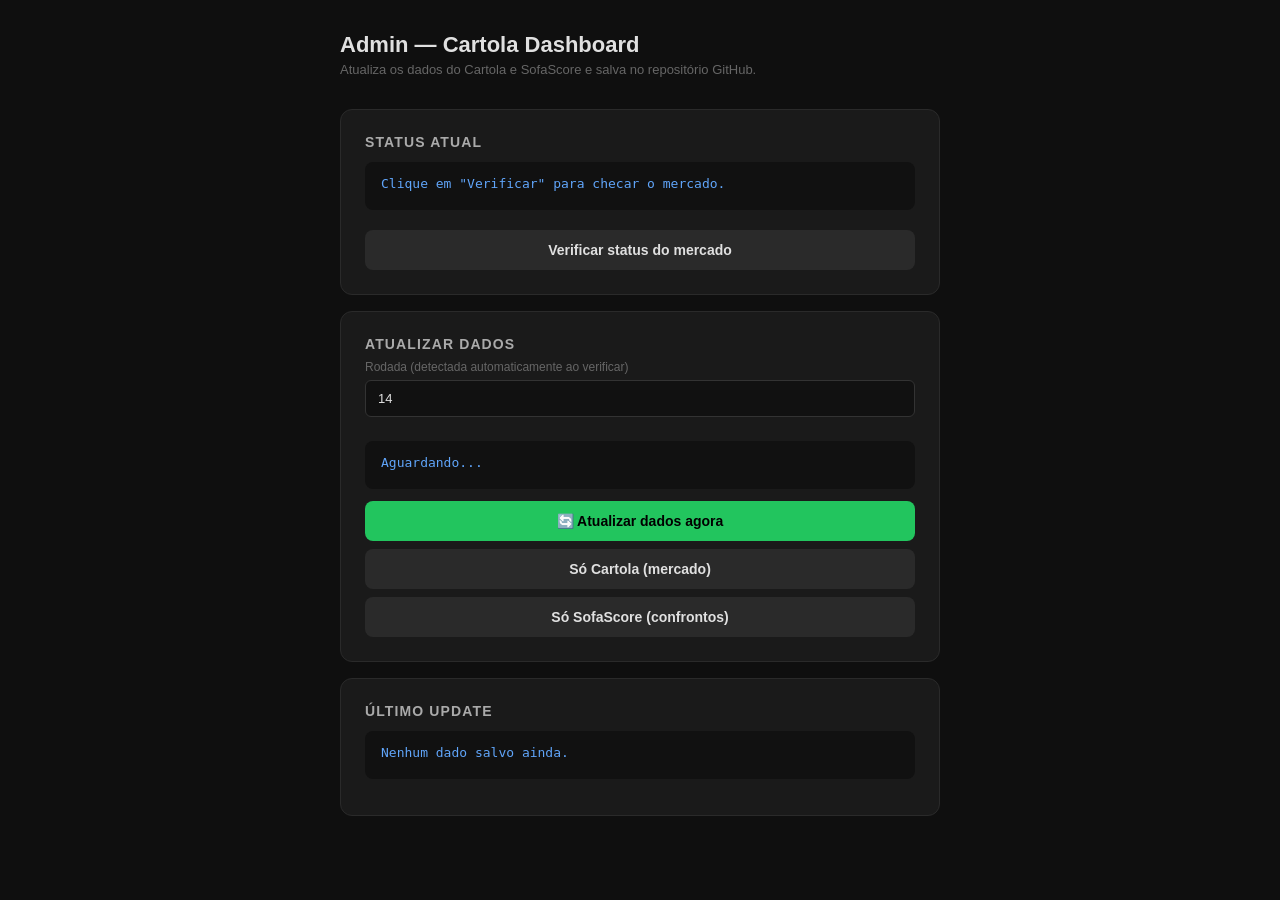
==== admin.html @ 1677fa91 "Add files via upload" ====
<!doctype html>
<html lang="pt-BR">
<head>
<meta charset="utf-8"/>
<meta name="viewport" content="width=device-width, initial-scale=1"/>
<title>Admin — Cartola Dashboard</title>
<style>
  * { box-sizing: border-box; margin: 0; padding: 0; }
  body {
    font-family: -apple-system, BlinkMacSystemFont, 'Segoe UI', sans-serif;
    background: #0f0f0f; color: #e0e0e0;
    min-height: 100vh; padding: 32px 24px;
  }
  .container { max-width: 600px; margin: 0 auto; }
  h1 { font-size: 22px; font-weight: 700; margin-bottom: 4px; }
  .sub { font-size: 13px; color: #666; margin-bottom: 32px; }
  .card {
    background: #1a1a1a; border: 1px solid #2a2a2a;
    border-radius: 12px; padding: 24px; margin-bottom: 16px;
  }
  .card h2 { font-size: 14px; font-weight: 600; margin-bottom: 8px; color: #aaa; text-transform: uppercase; letter-spacing: .08em; }
  .status {
    font-size: 13px; font-family: monospace;
    background: #111; border-radius: 8px;
    padding: 12px 16px; margin: 12px 0;
    min-height: 48px; color: #4ade80;
    white-space: pre-wrap; line-height: 1.6;
  }
  .status.error { color: #f87171; }
  .status.info  { color: #60a5fa; }
  button {
    background: #22c55e; color: #000;
    border: none; border-radius: 8px;
    padding: 12px 24px; font-size: 14px; font-weight: 700;
    cursor: pointer; width: 100%; transition: opacity .15s;
  }
  button:hover { opacity: .85; }
  button:disabled { opacity: .4; cursor: not-allowed; }
  button.secondary {
    background: #2a2a2a; color: #e0e0e0;
    margin-top: 8px;
  }
  .row { display: flex; gap: 8px; }
  .row button { flex: 1; }
  label { font-size: 12px; color: #666; display: block; margin-bottom: 6px; }
  input {
    width: 100%; background: #111; border: 1px solid #333;
    border-radius: 6px; padding: 10px 12px; color: #e0e0e0;
    font-size: 13px; margin-bottom: 12px;
  }
  .badge {
    display: inline-block; padding: 2px 8px; border-radius: 4px;
    font-size: 11px; font-weight: 600; margin-left: 8px;
  }
  .badge.ok  { background: #14532d; color: #4ade80; }
  .badge.err { background: #7f1d1d; color: #f87171; }
</style>
</head>
<body>
<div class="container">
  <h1>Admin — Cartola Dashboard</h1>
  <p class="sub">Atualiza os dados do Cartola e SofaScore e salva no repositório GitHub.</p>

  <div class="card">
    <h2>Status atual</h2>
    <div class="status info" id="status-atual">Clique em "Verificar" para checar o mercado.</div>
    <button class="secondary" onclick="verificarStatus()">Verificar status do mercado</button>
  </div>

  <div class="card">
    <h2>Atualizar dados</h2>
    <label>Rodada (detectada automaticamente ao verificar)</label>
    <input type="number" id="rodada-input" value="14" min="1" max="38"/>
    <div class="status info" id="status-update">Aguardando...</div>
    <button id="btn-update" onclick="atualizarDados()">🔄 Atualizar dados agora</button>
    <button class="secondary" onclick="apenasCartola()">Só Cartola (mercado)</button>
    <button class="secondary" onclick="apenasSofa()">Só SofaScore (confrontos)</button>
  </div>

  <div class="card">
    <h2>Último update</h2>
    <div class="status info" id="status-ultimo">Carregando...</div>
  </div>
</div>

<script>
const GITHUB_OWNER = 'jlcastropassos-stack';
const GITHUB_REPO  = 'cartola';
const GITHUB_BRANCH = 'main';

// Token vem da variável de ambiente via Netlify Function
// Para evitar expor o token no frontend, usamos uma function intermediária
const API_BASE = '/.netlify/functions';

// ── Helpers ──────────────────────────────────────────────────────────

function log(id, msg, type = '') {
  const el = document.getElementById(id);
  el.textContent = msg;
  el.className = `status ${type}`;
}

function formatDate(d) {
  return d.toLocaleString('pt-BR', { timeZone: 'America/Sao_Paulo' });
}

// ── Verificar status ─────────────────────────────────────────────────

async function verificarStatus() {
  log('status-atual', 'Buscando status do mercado...', 'info');
  try {
    const r = await fetch(`${API_BASE}/admin-proxy?action=status`);
    const d = await r.json();
    if (d.error) throw new Error(d.error);

    const statusTxt = d.status_mercado === 1 ? '🟢 ABERTO' : '🔴 FECHADO';
    document.getElementById('rodada-input').value = d.rodada_atual;
    log('status-atual',
      `Rodada atual: ${d.rodada_atual}\nMercado: ${statusTxt}\nFechamento: ${d.fechamento?.timestamp ? formatDate(new Date(d.fechamento.timestamp * 1000)) : '—'}`,
      ''
    );
  } catch (err) {
    log('status-atual', `Erro: ${err.message}`, 'error');
  }
}

// ── Salvar no GitHub ─────────────────────────────────────────────────

async function salvarNoGithub(filename, content) {
  const r = await fetch(`${API_BASE}/admin-proxy?action=save`, {
    method: 'POST',
    headers: { 'Content-Type': 'application/json' },
    body: JSON.stringify({ filename, content }),
  });
  const d = await r.json();
  if (d.error) throw new Error(d.error);
  return d;
}

// ── Atualizar tudo ───────────────────────────────────────────────────

async function atualizarDados() {
  const rodada = parseInt(document.getElementById('rodada-input').value, 10);
  document.getElementById('btn-update').disabled = true;
  log('status-update', 'Buscando dados do Cartola...', 'info');

  try {
    // 1. Cartola
    const rc = await fetch(`${API_BASE}/admin-proxy?action=cartola`);
    const cartola = await rc.json();
    if (cartola.error) throw new Error('Cartola: ' + cartola.error);
    log('status-update', `Cartola OK — ${Object.keys(cartola.atletas || {}).length} atletas\nBuscando SofaScore...`, 'info');

    // 2. SofaScore
    const rs = await fetch(`${API_BASE}/admin-proxy?action=sofa&round=${rodada}`);
    const sofa = await rs.json();
    if (sofa.error) throw new Error('SofaScore: ' + sofa.error);
    log('status-update', `SofaScore OK — ${(sofa.matches || []).length} jogos\nSalvando no GitHub...`, 'info');

    // 3. Salva metadados
    const meta = {
      rodada,
      atualizado_em: new Date().toISOString(),
      total_atletas: Object.keys(cartola.atletas || {}).length,
      total_jogos: (sofa.matches || []).length,
    };

    await Promise.all([
      salvarNoGithub('dados/cartola-mercado.json', JSON.stringify(cartola)),
      salvarNoGithub('dados/sofascore-rodada.json', JSON.stringify(sofa)),
      salvarNoGithub('dados/meta.json', JSON.stringify(meta)),
    ]);

    log('status-update',
      `✅ Tudo atualizado com sucesso!\n\nRodada: ${rodada}\nAtletas: ${meta.total_atletas}\nJogos: ${meta.total_jogos}\nHorário: ${formatDate(new Date())}`,
      ''
    );
    carregarUltimoUpdate();
  } catch (err) {
    log('status-update', `❌ Erro: ${err.message}`, 'error');
  } finally {
    document.getElementById('btn-update').disabled = false;
  }
}

async function apenasCartola() {
  log('status-update', 'Buscando Cartola...', 'info');
  try {
    const rc = await fetch(`${API_BASE}/admin-proxy?action=cartola`);
    const cartola = await rc.json();
    if (cartola.error) throw new Error(cartola.error);
    await salvarNoGithub('dados/cartola-mercado.json', JSON.stringify(cartola));
    log('status-update', `✅ Cartola atualizado — ${Object.keys(cartola.atletas || {}).length} atletas`, '');
  } catch (err) {
    log('status-update', `❌ Erro: ${err.message}`, 'error');
  }
}

async function apenasSofa() {
  const rodada = parseInt(document.getElementById('rodada-input').value, 10);
  log('status-update', `Buscando SofaScore rodada ${rodada}...`, 'info');
  try {
    const rs = await fetch(`${API_BASE}/admin-proxy?action=sofa&round=${rodada}`);
    const sofa = await rs.json();
    if (sofa.error) throw new Error(sofa.error);
    await salvarNoGithub('dados/sofascore-rodada.json', JSON.stringify(sofa));
    log('status-update', `✅ SofaScore atualizado — ${(sofa.matches || []).length} jogos`, '');
  } catch (err) {
    log('status-update', `❌ Erro: ${err.message}`, 'error');
  }
}

// ── Último update ────────────────────────────────────────────────────

async function carregarUltimoUpdate() {
  try {
    const r = await fetch(`https://raw.githubusercontent.com/${GITHUB_OWNER}/${GITHUB_REPO}/main/dados/meta.json?t=${Date.now()}`);
    if (!r.ok) throw new Error('Sem dados ainda');
    const d = await r.json();
    log('status-ultimo',
      `Última atualização: ${formatDate(new Date(d.atualizado_em))}\nRodada: ${d.rodada} | Atletas: ${d.total_atletas} | Jogos: ${d.total_jogos}`,
      ''
    );
  } catch {
    log('status-ultimo', 'Nenhum dado salvo ainda.', 'info');
  }
}

carregarUltimoUpdate();
</script>
</body>
</html>
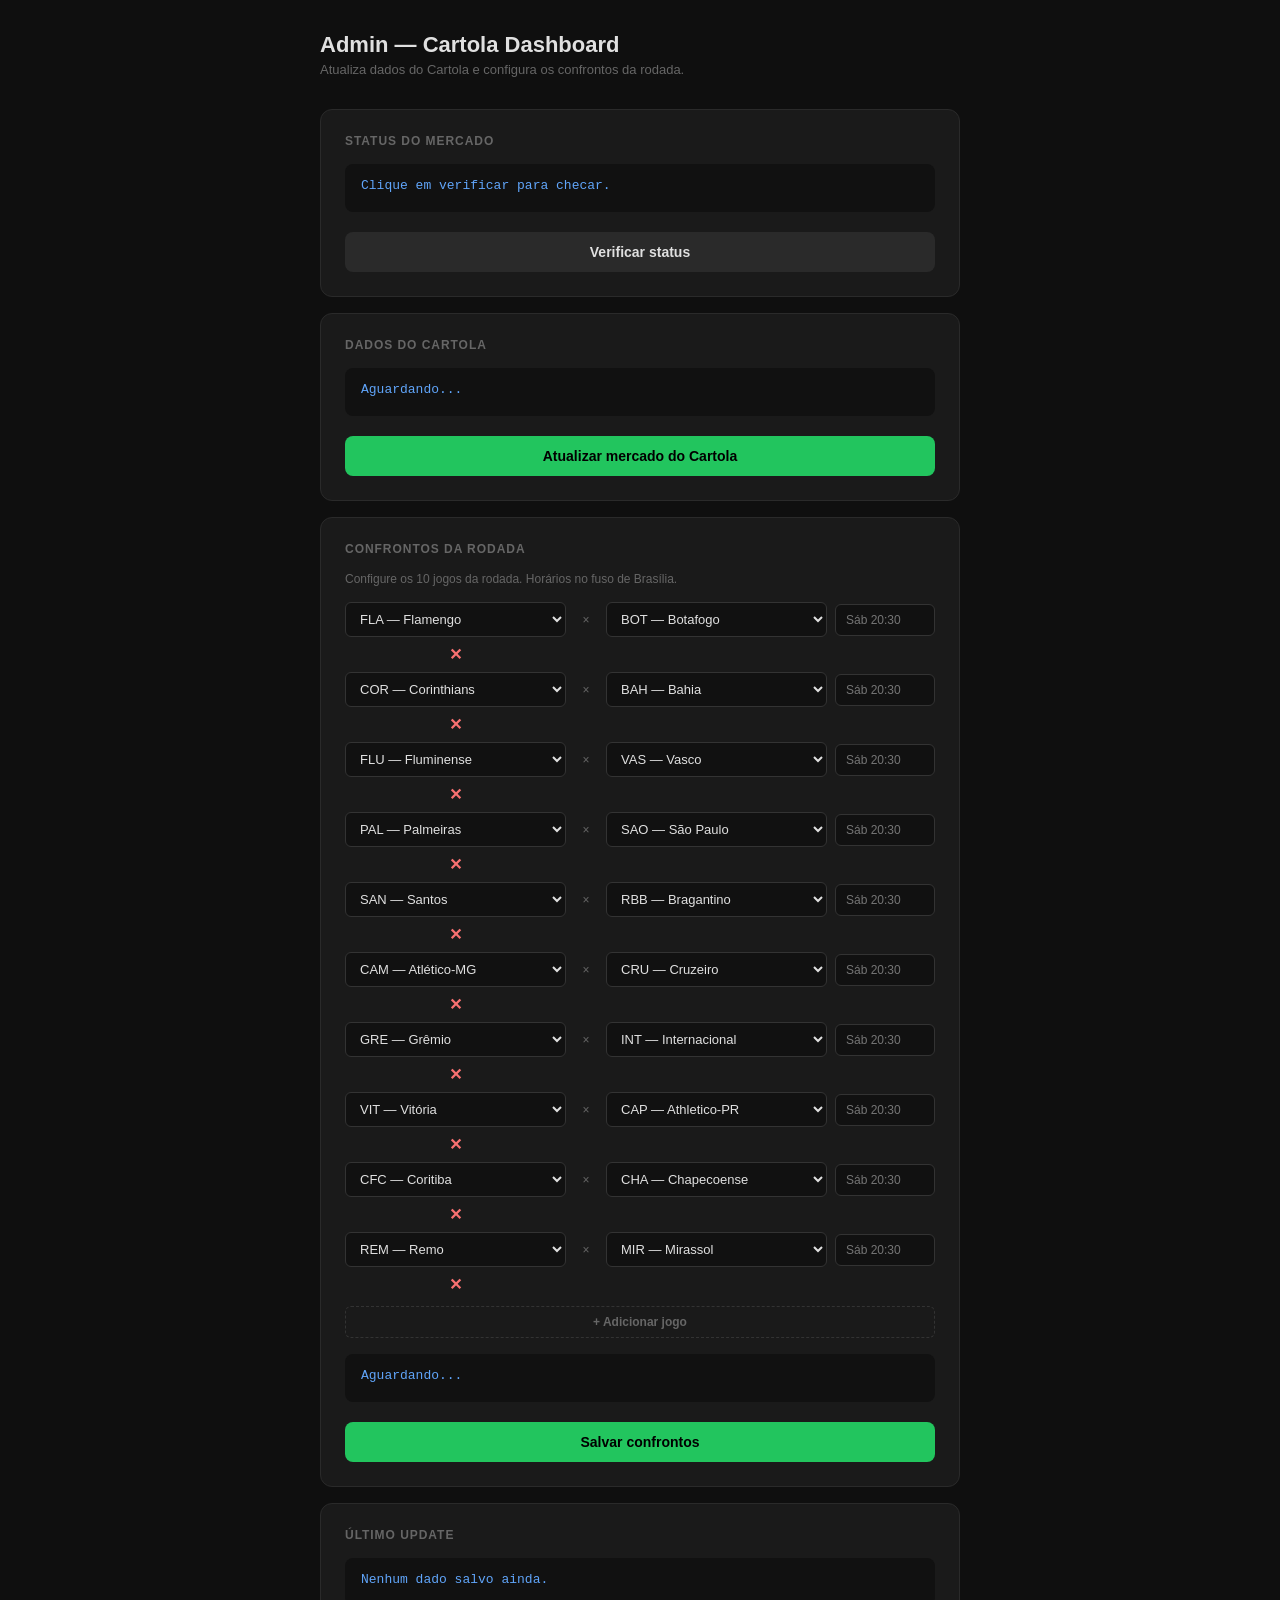
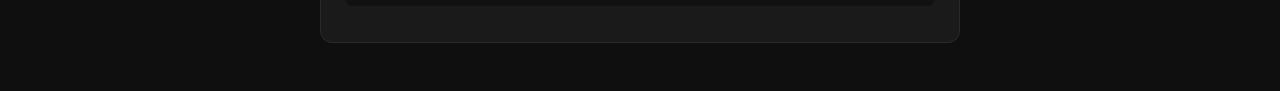
==== commit 246a98ce: "Update admin.html" ====
--- a/admin.html
+++ b/admin.html
@@ -11,14 +11,17 @@
     background: #0f0f0f; color: #e0e0e0;
     min-height: 100vh; padding: 32px 24px;
   }
-  .container { max-width: 600px; margin: 0 auto; }
+  .container { max-width: 640px; margin: 0 auto; }
   h1 { font-size: 22px; font-weight: 700; margin-bottom: 4px; }
   .sub { font-size: 13px; color: #666; margin-bottom: 32px; }
   .card {
     background: #1a1a1a; border: 1px solid #2a2a2a;
     border-radius: 12px; padding: 24px; margin-bottom: 16px;
   }
-  .card h2 { font-size: 14px; font-weight: 600; margin-bottom: 8px; color: #aaa; text-transform: uppercase; letter-spacing: .08em; }
+  .card h2 {
+    font-size: 12px; font-weight: 600; margin-bottom: 16px;
+    color: #666; text-transform: uppercase; letter-spacing: .08em;
+  }
   .status {
     font-size: 13px; font-family: monospace;
     background: #111; border-radius: 8px;
@@ -33,50 +36,72 @@
     border: none; border-radius: 8px;
     padding: 12px 24px; font-size: 14px; font-weight: 700;
     cursor: pointer; width: 100%; transition: opacity .15s;
+    margin-top: 8px;
   }
   button:hover { opacity: .85; }
   button:disabled { opacity: .4; cursor: not-allowed; }
-  button.secondary {
-    background: #2a2a2a; color: #e0e0e0;
-    margin-top: 8px;
-  }
-  .row { display: flex; gap: 8px; }
-  .row button { flex: 1; }
-  label { font-size: 12px; color: #666; display: block; margin-bottom: 6px; }
-  input {
+  button.sec { background: #2a2a2a; color: #e0e0e0; }
+  button.warn { background: #b45309; color: #fff; }
+  label { font-size: 12px; color: #888; display: block; margin-bottom: 6px; margin-top: 12px; }
+  input, select {
     width: 100%; background: #111; border: 1px solid #333;
     border-radius: 6px; padding: 10px 12px; color: #e0e0e0;
-    font-size: 13px; margin-bottom: 12px;
-  }
-  .badge {
-    display: inline-block; padding: 2px 8px; border-radius: 4px;
-    font-size: 11px; font-weight: 600; margin-left: 8px;
-  }
-  .badge.ok  { background: #14532d; color: #4ade80; }
-  .badge.err { background: #7f1d1d; color: #f87171; }
+    font-size: 13px;
+  }
+  .match-row {
+    display: grid; grid-template-columns: 1fr 24px 1fr 100px;
+    gap: 8px; align-items: center; margin-bottom: 8px;
+  }
+  .match-row select { padding: 8px 10px; }
+  .match-row span { text-align: center; color: #666; font-size: 12px; }
+  .match-row input { padding: 8px 10px; font-size: 12px; }
+  .add-row {
+    background: none; border: 1px dashed #333; color: #666;
+    font-size: 12px; padding: 8px; margin-top: 4px;
+    width: 100%; cursor: pointer; border-radius: 6px;
+  }
+  .add-row:hover { border-color: #555; color: #aaa; }
+  .remove-btn {
+    background: none; border: none; color: #f87171;
+    cursor: pointer; font-size: 16px; width: auto;
+    padding: 0 4px; margin: 0;
+  }
 </style>
 </head>
 <body>
 <div class="container">
   <h1>Admin — Cartola Dashboard</h1>
-  <p class="sub">Atualiza os dados do Cartola e SofaScore e salva no repositório GitHub.</p>
-
+  <p class="sub">Atualiza dados do Cartola e configura os confrontos da rodada.</p>
+
+  <!-- Status -->
   <div class="card">
-    <h2>Status atual</h2>
-    <div class="status info" id="status-atual">Clique em "Verificar" para checar o mercado.</div>
-    <button class="secondary" onclick="verificarStatus()">Verificar status do mercado</button>
+    <h2>Status do mercado</h2>
+    <div class="status info" id="status-mercado">Clique em verificar para checar.</div>
+    <button class="sec" onclick="verificarStatus()">Verificar status</button>
   </div>
 
+  <!-- Cartola -->
   <div class="card">
-    <h2>Atualizar dados</h2>
-    <label>Rodada (detectada automaticamente ao verificar)</label>
-    <input type="number" id="rodada-input" value="14" min="1" max="38"/>
-    <div class="status info" id="status-update">Aguardando...</div>
-    <button id="btn-update" onclick="atualizarDados()">🔄 Atualizar dados agora</button>
-    <button class="secondary" onclick="apenasCartola()">Só Cartola (mercado)</button>
-    <button class="secondary" onclick="apenasSofa()">Só SofaScore (confrontos)</button>
+    <h2>Dados do Cartola</h2>
+    <div class="status info" id="status-cartola">Aguardando...</div>
+    <button onclick="atualizarCartola()">Atualizar mercado do Cartola</button>
   </div>
 
+  <!-- Confrontos -->
+  <div class="card">
+    <h2>Confrontos da rodada</h2>
+    <p style="font-size:12px;color:#666;margin-bottom:16px;">
+      Configure os 10 jogos da rodada. Horários no fuso de Brasília.
+    </p>
+
+    <div id="matches-container"></div>
+    <button class="add-row" onclick="adicionarJogo()">+ Adicionar jogo</button>
+
+    <div class="status info" id="status-confrontos" style="margin-top:16px;">Aguardando...</div>
+    <button onclick="salvarConfrontos()">Salvar confrontos</button>
+  </div>
+
+  <!-- Último update -->
   <div class="card">
     <h2>Último update</h2>
     <div class="status info" id="status-ultimo">Carregando...</div>
@@ -84,148 +109,230 @@
 </div>
 
 <script>
-const GITHUB_OWNER = 'jlcastropassos-stack';
-const GITHUB_REPO  = 'cartola';
-const GITHUB_BRANCH = 'main';
-
-// Token vem da variável de ambiente via Netlify Function
-// Para evitar expor o token no frontend, usamos uma function intermediária
-const API_BASE = '/.netlify/functions';
+const GITHUB_OWNER  = 'jlcastropassos-stack';
+const GITHUB_REPO   = 'cartola';
+const API_BASE      = '/.netlify/functions';
+
+const TIMES = [
+  {id:'262', sigla:'FLA', name:'Flamengo'},
+  {id:'263', sigla:'BOT', name:'Botafogo'},
+  {id:'264', sigla:'COR', name:'Corinthians'},
+  {id:'265', sigla:'BAH', name:'Bahia'},
+  {id:'266', sigla:'FLU', name:'Fluminense'},
+  {id:'267', sigla:'VAS', name:'Vasco'},
+  {id:'275', sigla:'PAL', name:'Palmeiras'},
+  {id:'276', sigla:'SAO', name:'São Paulo'},
+  {id:'277', sigla:'SAN', name:'Santos'},
+  {id:'280', sigla:'RBB', name:'Bragantino'},
+  {id:'282', sigla:'CAM', name:'Atlético-MG'},
+  {id:'283', sigla:'CRU', name:'Cruzeiro'},
+  {id:'284', sigla:'GRE', name:'Grêmio'},
+  {id:'285', sigla:'INT', name:'Internacional'},
+  {id:'287', sigla:'VIT', name:'Vitória'},
+  {id:'293', sigla:'CAP', name:'Athletico-PR'},
+  {id:'294', sigla:'CFC', name:'Coritiba'},
+  {id:'315', sigla:'CHA', name:'Chapecoense'},
+  {id:'364', sigla:'REM', name:'Remo'},
+  {id:'2305',sigla:'MIR', name:'Mirassol'},
+];
+
+let rodadaAtual = 14;
+let jogos = [];
 
 // ── Helpers ──────────────────────────────────────────────────────────
 
-function log(id, msg, type = '') {
+function log(id, msg, type='') {
   const el = document.getElementById(id);
   el.textContent = msg;
   el.className = `status ${type}`;
 }
 
 function formatDate(d) {
-  return d.toLocaleString('pt-BR', { timeZone: 'America/Sao_Paulo' });
-}
-
-// ── Verificar status ─────────────────────────────────────────────────
+  return d.toLocaleString('pt-BR', {timeZone:'America/Sao_Paulo'});
+}
+
+function selectOptions(selectedId='') {
+  return TIMES.map(t =>
+    `<option value="${t.id}" ${t.id===selectedId?'selected':''}>${t.sigla} — ${t.name}</option>`
+  ).join('');
+}
+
+// ── Render confrontos ────────────────────────────────────────────────
+
+function renderJogos() {
+  const c = document.getElementById('matches-container');
+  c.innerHTML = jogos.map((j, i) => `
+    <div class="match-row">
+      <select onchange="jogos[${i}].home=this.value">${selectOptions(j.home)}</select>
+      <span>×</span>
+      <select onchange="jogos[${i}].away=this.value">${selectOptions(j.away)}</select>
+      <input type="text" value="${j.date}" placeholder="Sáb 20:30"
+        onchange="jogos[${i}].date=this.value" style="font-size:12px"/>
+      <button class="remove-btn" onclick="removerJogo(${i})">✕</button>
+    </div>
+  `).join('');
+}
+
+function adicionarJogo() {
+  jogos.push({ home: '262', away: '263', date: '' });
+  renderJogos();
+}
+
+function removerJogo(i) {
+  jogos.splice(i, 1);
+  renderJogos();
+}
+
+// ── Status ───────────────────────────────────────────────────────────
 
 async function verificarStatus() {
-  log('status-atual', 'Buscando status do mercado...', 'info');
+  log('status-mercado', 'Verificando...', 'info');
   try {
     const r = await fetch(`${API_BASE}/admin-proxy?action=status`);
     const d = await r.json();
     if (d.error) throw new Error(d.error);
-
+    rodadaAtual = d.rodada_atual || 14;
     const statusTxt = d.status_mercado === 1 ? '🟢 ABERTO' : '🔴 FECHADO';
-    document.getElementById('rodada-input').value = d.rodada_atual;
-    log('status-atual',
-      `Rodada atual: ${d.rodada_atual}\nMercado: ${statusTxt}\nFechamento: ${d.fechamento?.timestamp ? formatDate(new Date(d.fechamento.timestamp * 1000)) : '—'}`,
-      ''
-    );
-  } catch (err) {
-    log('status-atual', `Erro: ${err.message}`, 'error');
-  }
-}
-
-// ── Salvar no GitHub ─────────────────────────────────────────────────
-
-async function salvarNoGithub(filename, content) {
+    const fechamento = d.fechamento?.timestamp
+      ? formatDate(new Date(d.fechamento.timestamp * 1000)) : '—';
+    log('status-mercado',
+      `Rodada: ${rodadaAtual}\nMercado: ${statusTxt}\nFechamento: ${fechamento}`, '');
+  } catch(err) {
+    log('status-mercado', `Erro: ${err.message}`, 'error');
+  }
+}
+
+// ── Cartola ──────────────────────────────────────────────────────────
+
+async function atualizarCartola() {
+  log('status-cartola', 'Buscando dados do Cartola...', 'info');
+  try {
+    const r = await fetch(`${API_BASE}/admin-proxy?action=cartola`);
+    const cartola = await r.json();
+    if (cartola.error) throw new Error(cartola.error);
+
+    log('status-cartola', `Salvando ${Object.keys(cartola.atletas||{}).length} atletas no GitHub...`, 'info');
+    await salvarGithub('dados/cartola-mercado.json', JSON.stringify(cartola));
+
+    log('status-cartola',
+      `✅ Cartola atualizado!\n${Object.keys(cartola.atletas||{}).length} atletas · Rodada ${cartola.rodada||rodadaAtual}\nHorário: ${formatDate(new Date())}`, '');
+    salvarMeta();
+  } catch(err) {
+    log('status-cartola', `❌ Erro: ${err.message}`, 'error');
+  }
+}
+
+// ── Confrontos ───────────────────────────────────────────────────────
+
+async function salvarConfrontos() {
+  // Lê os selects atuais antes de salvar
+  const rows = document.querySelectorAll('.match-row');
+  const matchesFinais = Array.from(rows).map((row, i) => {
+    const selects = row.querySelectorAll('select');
+    const input   = row.querySelector('input');
+    return {
+      id:    `m${i+1}`,
+      home:  selects[0]?.value || jogos[i]?.home,
+      away:  selects[1]?.value || jogos[i]?.away,
+      date:  input?.value || jogos[i]?.date || '',
+      venue: '',
+    };
+  });
+
+  if (matchesFinais.length === 0) {
+    log('status-confrontos', '❌ Adicione pelo menos um jogo.', 'error');
+    return;
+  }
+
+  log('status-confrontos', 'Salvando confrontos no GitHub...', 'info');
+  try {
+    const payload = { round: rodadaAtual, matches: matchesFinais, source: 'manual' };
+    await salvarGithub('dados/sofascore-rodada.json', JSON.stringify(payload));
+    log('status-confrontos',
+      `✅ ${matchesFinais.length} confrontos salvos!\nRodada: ${rodadaAtual}\nHorário: ${formatDate(new Date())}`, '');
+    salvarMeta();
+    carregarUltimoUpdate();
+  } catch(err) {
+    log('status-confrontos', `❌ Erro: ${err.message}`, 'error');
+  }
+}
+
+// ── GitHub ───────────────────────────────────────────────────────────
+
+async function salvarGithub(filename, content) {
   const r = await fetch(`${API_BASE}/admin-proxy?action=save`, {
     method: 'POST',
-    headers: { 'Content-Type': 'application/json' },
-    body: JSON.stringify({ filename, content }),
+    headers: {'Content-Type': 'application/json'},
+    body: JSON.stringify({filename, content}),
   });
   const d = await r.json();
   if (d.error) throw new Error(d.error);
   return d;
 }
 
-// ── Atualizar tudo ───────────────────────────────────────────────────
-
-async function atualizarDados() {
-  const rodada = parseInt(document.getElementById('rodada-input').value, 10);
-  document.getElementById('btn-update').disabled = true;
-  log('status-update', 'Buscando dados do Cartola...', 'info');
-
-  try {
-    // 1. Cartola
-    const rc = await fetch(`${API_BASE}/admin-proxy?action=cartola`);
-    const cartola = await rc.json();
-    if (cartola.error) throw new Error('Cartola: ' + cartola.error);
-    log('status-update', `Cartola OK — ${Object.keys(cartola.atletas || {}).length} atletas\nBuscando SofaScore...`, 'info');
-
-    // 2. SofaScore
-    const rs = await fetch(`${API_BASE}/admin-proxy?action=sofa&round=${rodada}`);
-    const sofa = await rs.json();
-    if (sofa.error) throw new Error('SofaScore: ' + sofa.error);
-    log('status-update', `SofaScore OK — ${(sofa.matches || []).length} jogos\nSalvando no GitHub...`, 'info');
-
-    // 3. Salva metadados
+async function salvarMeta() {
+  try {
     const meta = {
-      rodada,
+      rodada: rodadaAtual,
       atualizado_em: new Date().toISOString(),
-      total_atletas: Object.keys(cartola.atletas || {}).length,
-      total_jogos: (sofa.matches || []).length,
     };
-
-    await Promise.all([
-      salvarNoGithub('dados/cartola-mercado.json', JSON.stringify(cartola)),
-      salvarNoGithub('dados/sofascore-rodada.json', JSON.stringify(sofa)),
-      salvarNoGithub('dados/meta.json', JSON.stringify(meta)),
-    ]);
-
-    log('status-update',
-      `✅ Tudo atualizado com sucesso!\n\nRodada: ${rodada}\nAtletas: ${meta.total_atletas}\nJogos: ${meta.total_jogos}\nHorário: ${formatDate(new Date())}`,
-      ''
+    await salvarGithub('dados/meta.json', JSON.stringify(meta));
+    carregarUltimoUpdate();
+  } catch(e) { /* silencioso */ }
+}
+
+// ── Último update ────────────────────────────────────────────────────
+
+async function carregarUltimoUpdate() {
+  try {
+    const r = await fetch(
+      `https://raw.githubusercontent.com/${GITHUB_OWNER}/${GITHUB_REPO}/main/dados/meta.json?t=${Date.now()}`
     );
-    carregarUltimoUpdate();
-  } catch (err) {
-    log('status-update', `❌ Erro: ${err.message}`, 'error');
-  } finally {
-    document.getElementById('btn-update').disabled = false;
-  }
-}
-
-async function apenasCartola() {
-  log('status-update', 'Buscando Cartola...', 'info');
-  try {
-    const rc = await fetch(`${API_BASE}/admin-proxy?action=cartola`);
-    const cartola = await rc.json();
-    if (cartola.error) throw new Error(cartola.error);
-    await salvarNoGithub('dados/cartola-mercado.json', JSON.stringify(cartola));
-    log('status-update', `✅ Cartola atualizado — ${Object.keys(cartola.atletas || {}).length} atletas`, '');
-  } catch (err) {
-    log('status-update', `❌ Erro: ${err.message}`, 'error');
-  }
-}
-
-async function apenasSofa() {
-  const rodada = parseInt(document.getElementById('rodada-input').value, 10);
-  log('status-update', `Buscando SofaScore rodada ${rodada}...`, 'info');
-  try {
-    const rs = await fetch(`${API_BASE}/admin-proxy?action=sofa&round=${rodada}`);
-    const sofa = await rs.json();
-    if (sofa.error) throw new Error(sofa.error);
-    await salvarNoGithub('dados/sofascore-rodada.json', JSON.stringify(sofa));
-    log('status-update', `✅ SofaScore atualizado — ${(sofa.matches || []).length} jogos`, '');
-  } catch (err) {
-    log('status-update', `❌ Erro: ${err.message}`, 'error');
-  }
-}
-
-// ── Último update ────────────────────────────────────────────────────
-
-async function carregarUltimoUpdate() {
-  try {
-    const r = await fetch(`https://raw.githubusercontent.com/${GITHUB_OWNER}/${GITHUB_REPO}/main/dados/meta.json?t=${Date.now()}`);
-    if (!r.ok) throw new Error('Sem dados ainda');
+    if (!r.ok) throw new Error('Sem dados');
     const d = await r.json();
     log('status-ultimo',
-      `Última atualização: ${formatDate(new Date(d.atualizado_em))}\nRodada: ${d.rodada} | Atletas: ${d.total_atletas} | Jogos: ${d.total_jogos}`,
-      ''
-    );
+      `Última atualização: ${formatDate(new Date(d.atualizado_em))}\nRodada: ${d.rodada}`, '');
   } catch {
     log('status-ultimo', 'Nenhum dado salvo ainda.', 'info');
   }
 }
 
+async function carregarConfrontosExistentes() {
+  try {
+    const r = await fetch(
+      `https://raw.githubusercontent.com/${GITHUB_OWNER}/${GITHUB_REPO}/main/dados/sofascore-rodada.json?t=${Date.now()}`
+    );
+    if (!r.ok) throw new Error();
+    const d = await r.json();
+    rodadaAtual = d.round || 14;
+    if (d.matches && d.matches.length > 0) {
+      jogos = d.matches.map(m => ({
+        home: m.home || '262',
+        away: m.away || '263',
+        date: m.date || '',
+      }));
+    } else {
+      jogos = Array.from({length:10}, (_,i) => ({
+        home: Object.values({
+          '262':'262','263':'263','264':'264','265':'265','266':'266',
+          '267':'267','275':'275','276':'276','277':'277','280':'280',
+        })[i*0] || '262',
+        away: '263', date: '',
+      }));
+    }
+  } catch {
+    // Começa com 10 jogos em branco
+    jogos = Array.from({length:10}, (_,i) => ({
+      home: TIMES[i*2]?.id || '262',
+      away: TIMES[i*2+1]?.id || '263',
+      date: '',
+    }));
+  }
+  renderJogos();
+}
+
+// Init
+carregarConfrontosExistentes();
 carregarUltimoUpdate();
 </script>
 </body>
